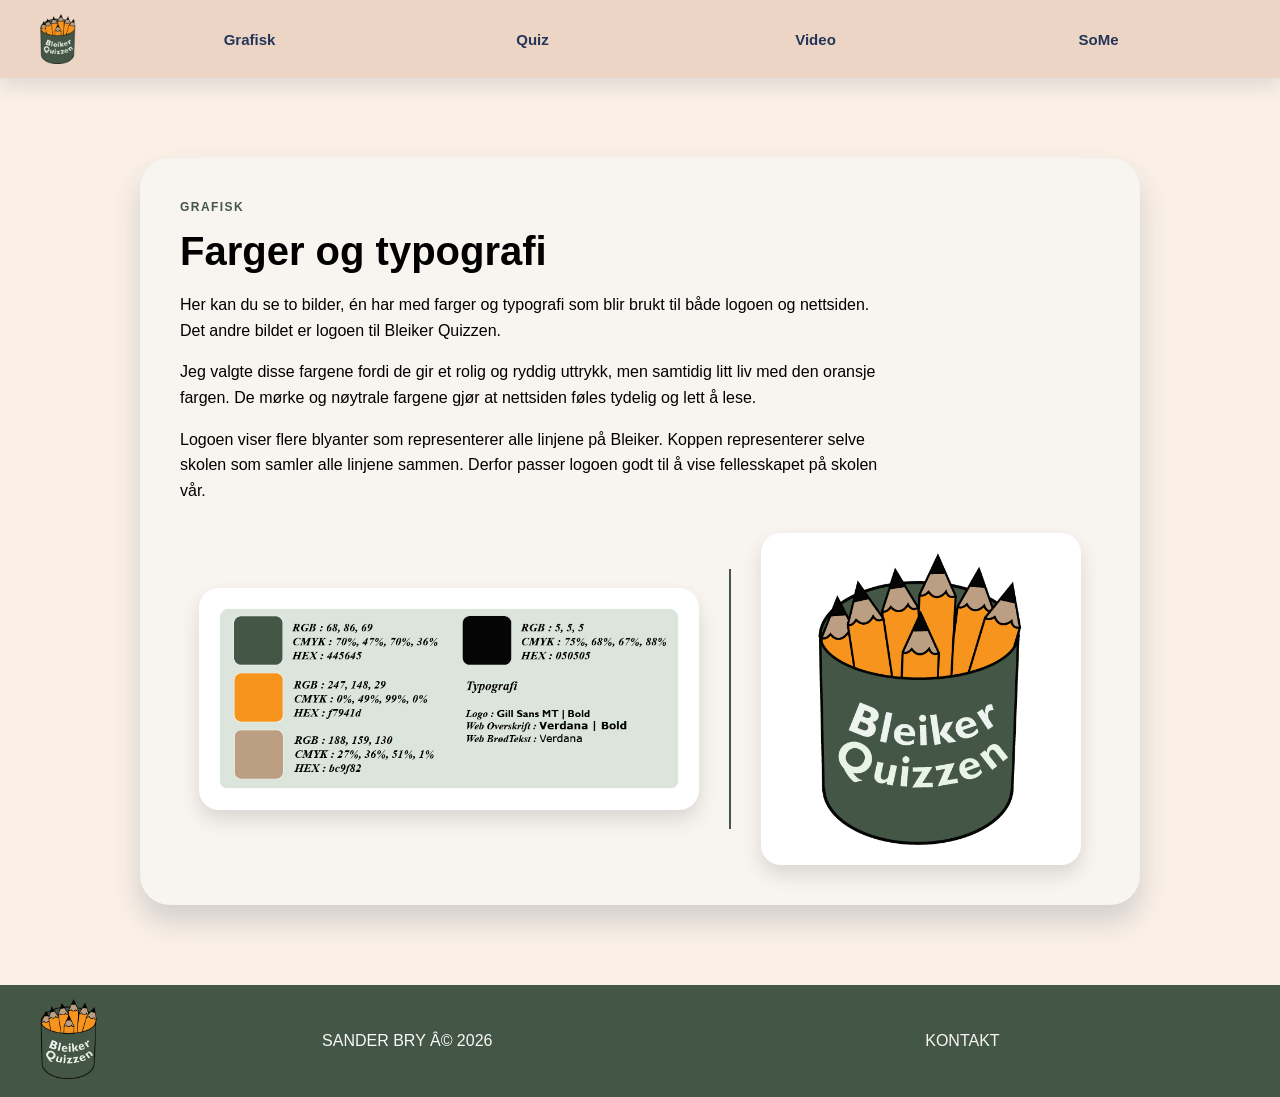
==== HTML/grafisk.html @ d4a4fc31 "endring på grafisk" ====
<!DOCTYPE html>
<html lang="nb">
<head>
    <meta charset="UTF-8">
    <meta name="viewport" content="width=device-width, initial-scale=1.0">
    <title>Grafisk</title>
    <link rel="stylesheet" href="../CSS/styles.css">
</head>
<body>
    <section class="Navbar">
        <ul>
        <li><a href="../index.html"><img src="../Img/BleikerQuizzenLogo.png" alt="Logo"></a></li>
        <li><a href="./grafisk.html">Grafisk</a></li>
        <li><a href="./quiz.html">Quiz</a></li>
        <li><a href="./video.html">Video</a></li>
        <li><a href="../index.html#video-3">SoMe</a></li>
        </ul>
    </section>

    <main class="grafiskSide">
        <section class="grafiskStorCard">
            <div class="grafiskSideTekst">
                <p class="litenP">GRAFISK</p>
                <h1>Farger og typografi</h1>
                <p>
                    Her kan du se to bilder, én har med farger og typografi som blir brukt til både logoen og nettsiden. 
                    Det andre bildet er logoen til Bleiker Quizzen.
                </p>
                <p>
                    Jeg valgte disse fargene fordi de gir et rolig og ryddig uttrykk, men samtidig litt liv med den oransje fargen. 
                    De mørke og nøytrale fargene gjør at nettsiden føles tydelig og lett å lese.
                </p>
                <p>
                    Logoen viser flere blyanter som representerer alle linjene på Bleiker. 
                    Koppen representerer selve skolen som samler alle linjene sammen. 
                    Derfor passer logoen godt til å vise fellesskapet på skolen vår.
                </p>
            </div>

            <div class="grafiskBilder">
                <div class="grafiskBoks grafiskFargerBoks">
                    <img class="grafiskFargerBilde" src="../Img/BleikerQuizzenFargerSkrift.png" alt="Farger og typografi brukt i Bleiker Quizzen">
                </div>

                <div class="grafiskLinje"></div>

                <div class="grafiskBoks grafiskLogoBoks">
                    <img class="grafiskLogoBilde" src="../Img/BleikerQuizzenLogo.png" alt="Logo til Bleiker Quizzen">
                </div>
            </div>
        </section>
    </main>

    <section class="footer">
        <ul>
            <li><a href="../index.html"><img src="../Img/BleikerQuizzenLogo.png" alt="Logo"></a></li>
            <li><p>SANDER BRY Â© 2026</p></li>
            <li><a href="./kontakt.html">KONTAKT</a></li>
        </ul>
    </section>
</body>
</html>
---- CSS/styles.css ----
html {
    scroll-behavior: smooth;
}
 
body {
    width: 100%;
    margin: 0;
    display: flex;
    flex-direction: column;
    background-color: #FAF0E6;
    font-family: Verdana, Geneva, Tahoma, sans-serif;
}
 
 
.Navbar {
    width: 100%;
    background-color: #ecd5c5;
    position: sticky;
    top: 0;
    z-index: 1000;
    box-shadow: 0 8px 18px rgba(36, 53, 88, 0.12);
}
 
.Navbar ul {
    display: flex;
    flex-direction: row;
    list-style: none;
    justify-content: space-between;
    align-items: center;
    width: min(1200px, calc(100% - 64px));
    margin: 0;
    padding: 14px 0;
    margin-inline: auto;
 
}
 
.Navbar li {
    display: flex;
    align-items: center;
    justify-content: center;
    flex: 1;
}
 
.Navbar li:first-child {
    justify-content: flex-start;
    flex: 0 0 auto;
    margin-right: 32px;
}
 
.Navbar li a {
    display: inline-flex;
    align-items: center;
    justify-content: center;
    font-family: Verdana, Geneva, Tahoma, sans-serif;
    font-size: 15px;
    font-weight: bold;
    color: #243558;
    text-decoration: none;
}
 
.Navbar img {
    height: 50px;
    width: auto;
}
 
 
.mainCards {
    display:flex;
    flex-direction: row;
}
 
.mainBanner h1 {
    font-family: Verdana, Geneva, Tahoma, sans-serif;
    font-weight: bold;
    font-size: 40px;
}
 
.mainBanner p {
    font-family: Verdana, Geneva, Tahoma, sans-serif;
    font-size: 15px;
}
 
.mainBanner h4 {
    font-size: 10px;
    font-family: Verdana, Geneva, Tahoma, sans-serif;
    margin-bottom: -20px;
    color: rgb(103, 104, 116);
}
.mainBanner {
    border: 1px solid transparent;
    padding: 30px;
    width: 500px;
    height: 300px;
    border-radius: 30px;
    background: linear-gradient(to bottom left, #f7941d, rgb(250, 250, 253));
    box-shadow: 2px 4px 10px rgba(0, 0, 0, 0.3);
    margin: 100px 0px 200px 150px;
}
 
.quizBox {
    margin-top: 28px;
}
 
.quizBox a {
    display: inline-flex;
    align-items: center;
    justify-content: center;
    min-width: 80px;
    min-height: 42px;
    padding: 0 26px;
    text-decoration: none;
    color: white;
    border: 1px solid transparent;
    background: linear-gradient(135deg, #243558, #314a77);
    border-radius: 16px;
    font-family: Verdana, Geneva, Tahoma, sans-serif;
    font-size: 15px;
    font-weight: bold;
    letter-spacing: 0.02em;
    box-shadow: 0 12px 24px rgba(36, 53, 88, 0.22);
    transition: transform 0.2s ease, box-shadow 0.2s ease, background 0.2s ease;
}
 
.quizBox a:hover {
    transform: translateY(-2px);
    box-shadow: 0 16px 28px rgba(36, 53, 88, 0.28);
    background: linear-gradient(135deg, #1f2f4e, #3a5689);
}
 
#Signup {
    margin: 38px auto;
}

.rememberLogInn {
    border: 1px solid transparent;
    padding: 30px;
    width: 250px;
    height: fit-content;
    border-radius: 30px;
    background: #445645;
    box-shadow: 2px 4px 10px rgba(0, 0, 0, 0.3);
    margin: 100px 0px 200px 150px;
    text-align: center;
}
 
.rememberLogInn h1 {
    color: white;
}
 
.loginForm input {
    background-color: transparent;
    border-radius: 14px;
    width: 240px;
    height: 30px;
    border: 1px solid white;
    padding-left: 10px;
}
 
.loginForm input::placeholder {
    color: rgb(231, 231, 238);
}
 
.loginForm input:first-child {
    margin-top: 10px;
    margin-bottom: 10px;
}
 
.loginForm input {
    margin-bottom: 7px;
}
 
.loginForm button {
    color: white;
    width: 200px;
    height: 35px;
    border-radius: 10px;
    margin: 10px;
    background-color: transparent;
    border: 1px solid white;
    box-shadow: 2px 4px 10px rgba(0, 0, 0, 0.3);
}

.forgot a {
    text-decoration: none;
    color: rgb(175, 172, 172);
    font-size: 13px;
    margin: 5px;
}
 
.sosialeLogin a {
    width: 250px;
    background-color: transparent;
    display: flex;
    flex-direction: row;
    gap: 10px;
    align-items: center;
    border: 1px solid rgb(243, 241, 241);
    padding: 0px;
    justify-content: center;
    margin-top: 20px;
    box-shadow: 2px 4px 10px rgba(0, 0, 0, 0.3);
    border-radius: 15px;
    text-decoration: none;

}
 
.sosialeLogin p {
    color: white;
}
 
.fa-brands {
    height: fit-content;
    color: rgb(231, 71, 71);
}

.grafiskLink {
    width: 900px;
    margin: 0 auto;
    display: block;
    text-decoration: none;
    color: black;
}

.grafiskCard {
    width: 900px;
    display: flex;
    align-items: center;
    justify-content: space-between;
    gap: 40px;
    margin: 0 auto 150px;
    padding: 36px;
    border-radius: 30px;
    background-color: #f8f4ef;
    box-shadow: 0 16px 28px rgba(36, 53, 88, 0.18);
    transition: transform 0.2s ease, box-shadow 0.2s ease;
}

.grafiskCard:hover {
    transform: translateY(-4px);
    box-shadow: 0 18px 30px rgba(36, 53, 88, 0.24);
}

.grafiskTekst {
    width: 420px;
}

.grafiskTekst h2 {
    font-size: 34px;
    margin-bottom: 16px;
}

.grafiskTekst p {
    line-height: 1.6;
    margin-bottom: 26px;
}

.grafiskBilde img {
    width: 420px;
    display: block;
    border-radius: 20px;
    box-shadow: 0 12px 24px rgba(0, 0, 0, 0.18);
}

.grafiskSide {
    width: 1000px;
    margin: 0 auto;
    padding: 80px 0;
}

.grafiskStorCard {
    padding: 40px;
    border-radius: 30px;
    background-color: #f8f4ef;
    box-shadow: 0 16px 28px rgba(36, 53, 88, 0.18);
}

.grafiskSideTekst {
    width: 700px;
    margin-bottom: 30px;
}

.grafiskSideTekst h1 {
    margin: 10px 0 18px;
    font-size: 40px;
}

.grafiskSideTekst p {
    line-height: 1.6;
}

.grafiskBilder {
    display: flex;
    align-items: center;
    justify-content: center;
    gap: 30px;
}

.grafiskBoks {
    width: 360px;
    padding: 20px;
    background-color: white;
    border-radius: 20px;
    box-shadow: 0 10px 20px rgba(0, 0, 0, 0.12);
    box-sizing: border-box;
}

.grafiskBoks img {
    display: block;
    border-radius: 12px;
    margin: 0 auto;
}

.grafiskFargerBoks {
    width: 500px;
}

.grafiskLogoBoks {
    width: 320px;
}

.grafiskFargerBilde {
    width: 100%;
}

.grafiskLogoBilde {
    width: 75%;
}


.grafiskLinje {
    width: 2px;
    height: 260px;
    background-color: #445645;
}
 
#videoCards {
    scroll-margin-top: 100px;
}
 
.VideoCards p {
    width: 50ch;
}
 
.VideoCards li {
    list-style: none;
    background-color: rgb(253, 251, 251);
    margin-bottom: 30px;
    border: 1px solid white;
    width: fit-content;
    height: auto;
    padding: 40px;
    border-radius: 30px;
    box-shadow: 0 16px 28px rgba(36, 53, 88, 0.28);
 
}
 
.Video1, .Video2, .Video3{
    display: flex;
}
 
.Video1 video {
    height: 200px;
    margin-left: 100px;
}
 
.Video2 video {
    height: 200px;
    margin-left: 100px;
}
 
.Video3 video {
    height: 200px;
    margin-left: 100px;
}
.footer {
    background-color: #445645;
}
 
.footer ul {
    display: flex;
    flex-direction: row;
    list-style: none;
    justify-content: space-between;
    align-items: center;
    width: min(1200px, calc(100% - 64px));
    margin: 0;
    padding: 14px 0;
    margin-inline: auto;
}
 
.footer li:first-child {
    justify-content: flex-start;
    flex: 0 0 auto;
    margin-right: 32px;
}
 
.footer li {
    display: flex;
    align-items: center;
    justify-content: center;
    flex: 1;
}
 
.footer img {
    height: 80px;
    width: auto;
}
 
.footer a {
    text-decoration: none;
    color: rgb(247, 244, 244);
}
 
.footer p {
    color: rgb(249, 249, 249);  
}
.quizPage {
    width: min(1200px, calc(100% - 48px));
    margin: 0 auto;
    padding: 48px 0 72px;
}
 
.quizHero {
    margin: 32px 0 28px;
}
 
.quizHeroText {
    max-width: 700px;
    padding: 36px 40px;
    border-radius: 32px;
    background: linear-gradient(135deg, rgba(241, 141, 59, 0.95), rgba(255, 248, 241, 0.98));
    box-shadow: 0 18px 34px rgba(36, 53, 88, 0.16);
}
 
.quizEyebrow,
.quizIntro,
.quizProgress,
.quizFeedback,
#buttons button,
.quizRestartBtn,
#next button {
    font-family: Verdana, Geneva, Tahoma, sans-serif;
}
 
.quizEyebrow {
    margin: 0 0 10px;
    font-size: 12px;
    font-weight: bold;
    letter-spacing: 0.12em;
    color: #445645;
}
 
.quizHeroText h1,
.quizQuestion {
    margin: 0;
    font-family: Verdana, Geneva, Tahoma, sans-serif;
    color: #243558;
}
 
.quizHeroText h1 {
    font-size: 42px;
    max-width: 12ch;
}
 
.quizIntro {
    max-width: 52ch;
    margin: 18px 0 0;
    color: #243558;
    line-height: 1.6;
}
 
.quizStage {
    display: flex;
    justify-content: center;
}
 
.quizCard {
    width: min(760px, 100%);
    padding: 36px;
    border-radius: 32px;
    background: #fffaf5;
    box-shadow: 0 20px 38px rgba(36, 53, 88, 0.14);
    border: 1px solid rgba(236, 213, 197, 0.8);
}
 
.quizTop {
    display: flex;
    justify-content: space-between;
    align-items: center;
    gap: 16px;
    margin-bottom: 24px;
}
 
.quizProgress {
    margin: 0;
    font-size: 14px;
    color: #6c5b4f;
    font-weight: bold;
}

.quizScore {
    margin: 0;
    font-family: Verdana, Geneva, Tahoma, sans-serif;
    font-size: 14px;
    color: #243558;
    font-weight: bold;
}
 
.quizRestartBtn,
#next button {
    min-height: 44px;
    border: 0;
    border-radius: 16px;
    padding: 0 22px;
    background: linear-gradient(135deg, #243558, #314a77);
    color: white;
    font-size: 15px;
    font-weight: bold;
    box-shadow: 0 12px 24px rgba(36, 53, 88, 0.18);
    cursor: pointer;
    transition: transform 0.2s ease, opacity 0.2s ease;
}
 
.quizRestartBtn:hover,
#next button:hover {
    transform: translateY(-2px);
}
 
.quizMedia {
    margin-bottom: 24px;
}
 
.quizMedia video,
#video video {
    width: 100%;
    max-height: 360px;
    border-radius: 22px;
    background-color: #ddd4cb;
    object-fit: cover;
}
 
.quizQuestion {
    font-size: 30px;
    line-height: 1.3;
    margin-bottom: 24px;
}
 
.quizAnswers,
#buttons {
    display: grid;
    grid-template-columns: repeat(2, minmax(0, 1fr));
    gap: 16px;
}
 
#buttons button {
    min-height: 74px;
    padding: 16px 18px;
    border: 1px solid #e4d2c3;
    border-radius: 22px;
    background: white;
    color: #243558;
    text-align: left;
    font-size: 15px;
    font-weight: bold;
    cursor: pointer;
    box-shadow: 0 10px 24px rgba(36, 53, 88, 0.08);
    transition: transform 0.2s ease, border-color 0.2s ease, box-shadow 0.2s ease;
}
 
#buttons button:hover:not(:disabled) {
    transform: translateY(-2px);
    border-color: #f18d3b;
    box-shadow: 0 14px 28px rgba(36, 53, 88, 0.12);
}
 
#buttons button:disabled {
    cursor: default;
}
 
#buttons button.correct {
    background-color: #e8f4e7;
    border-color: #6c9a6d;
    color: #2b5b2c;
}
 
#buttons button.wrong {
    background-color: #fde8e4;
    border-color: #d27b6e;
    color: #8b3d33;
}
 
.quizFeedback {
    min-height: 24px;
    margin: 22px 0 0;
    font-size: 14px;
    font-weight: bold;
    color: #243558;
}
 
.quizActions {
    display: flex;
    justify-content: flex-end;
    margin-top: 18px;
}
 
#totalScore {
    font-family: Verdana, Geneva, Tahoma, sans-serif;
    font-size: 20px;
    font-weight: bold;
    color: #243558;
    text-align: center;
    padding: 24px;
}

.leaderboard {
    width: min(420px, 100%);
    margin-top: 8px;
    padding: 24px;
    border-radius: 24px;
    background: white;
    border: 1px solid #e4d2c3;
    box-shadow: 0 10px 24px rgba(36, 53, 88, 0.08);
}

.leaderboard h3 {
    margin: 0 0 16px;
    font-family: Verdana, Geneva, Tahoma, sans-serif;
    color: #243558;
    text-align: center;
}

#leaderboardList {
    margin: 0;
    padding-left: 24px;
    font-family: Verdana, Geneva, Tahoma, sans-serif;
    color: #243558;
}

#leaderboardList li {
    display: flex;
    justify-content: space-between;
    align-items: center;
    gap: 16px;
    padding: 10px 0;
    border-bottom: 1px solid #f0e3d8;
}

#leaderboardList li:last-child {
    border-bottom: 0;
}
 

.kontaktBody {
    height: 100%;
    min-height: 100vh;
    background-image: url(../Img/KontaktBakgrunn.jpg);
    background-position: center;
    background-size: cover;
    background-repeat: no-repeat;
    position: relative;
}

.kontaktBody::before {
    content: "";
    position: absolute;
    inset: 0;
    background: linear-gradient(135deg, rgba(20, 31, 51, 0.64), rgba(68, 86, 69, 0.38));
}

.kontaktSide {
    position: relative;
    z-index: 1;
    width: min(100%, 1100px);
    margin: 0 auto;
    padding: 32px 24px;
}

.kontaktCard {
    display: grid;
    grid-template-columns: 1fr 1fr;
    gap: 32px;
    align-items: stretch;
    padding: 32px;
    border-radius: 32px;
    background: rgba(255, 250, 245, 0.94);
    box-shadow: 0 24px 48px rgba(18, 29, 47, 0.24);
    border: 1px solid rgba(255, 255, 255, 0.4);
}

.kontaktIntro {
    display: flex;
    flex-direction: column;
    justify-content: center;
    color: #243558;
}

.litenP {
    margin: 0 0 12px;
    font-size: 12px;
    font-weight: bold;
    letter-spacing: 0.12em;
    color: #445645;
}

.kontaktIntro h1 {
    margin: 0 0 16px;
    font-size: 40px;
    line-height: 1.1;
}

.kontaktIntro p {
    margin: 0;
    line-height: 1.7;
    max-width: 42ch;
}

.kontaktForm {
    display: flex;
    flex-direction: column;
    gap: 10px;
    padding: 28px;
    border-radius: 24px;
    background: #445645;
    box-shadow: 0 16px 30px rgba(18, 29, 47, 0.18);
}

.kontaktForm label {
    color: white;
    font-size: 14px;
    font-weight: bold;
}

.kontaktForm input,
.kontaktForm textarea {
    width: 100%;
    box-sizing: border-box;
    padding: 14px 16px;
    border-radius: 16px;
    border: 1px solid rgba(255, 255, 255, 0.3);
    background: rgba(255, 255, 255, 0.12);
    color: white;
    font-family: Verdana, Geneva, Tahoma, sans-serif;
    font-size: 14px;
    outline: none;
}

.kontaktForm input::placeholder,
.kontaktForm textarea::placeholder {
    color: rgba(255, 255, 255, 0.72);
}

.kontaktForm textarea {
    min-height: 150px;
    resize: vertical;
}

.kontaktForm input:focus,
.kontaktForm textarea:focus {
    border-color: #f7941d;
    box-shadow: 0 0 0 3px rgba(241, 141, 59, 0.2);
}

.kontaktForm button {
    width: fit-content;
    margin-top: 8px;
    padding: 12px 22px;
    border: 0;
    border-radius: 16px;
    background: linear-gradient(135deg, #f7941d, #d9772c);
    color: white;
    font-family: Verdana, Geneva, Tahoma, sans-serif;
    font-size: 15px;
    font-weight: bold;
    cursor: pointer;
    box-shadow: 0 12px 24px rgba(0, 0, 0, 0.18);
    transition: 0.1s;
}

.kontaktForm button:hover {
    transform: translateY(-2px);
}

.mainCard {
    width: 100%;
}

.textHero {
    margin: 100px auto;
    max-width: 700px;
    padding: 36px 40px;
    border-radius: 32px;
    background: linear-gradient(135deg, rgba(241, 141, 59, 0.95), rgba(255, 248, 241, 0.98));
    box-shadow: 0 18px 34px rgba(36, 53, 88, 0.16);
}

.fullVideo {
    width: 700px;
    margin: 50px 0px 50px 300px;
}

.fullVersjon video {
    width: 500px;
    margin: 30px;
    margin-top: 10px;
}

.fullVersjon {
    display: flex;
    flex-direction: column;
    align-items: center;
    list-style: none;
    background-color: rgb(253, 251, 251);
    margin-bottom: 30px;
    border: 1px solid white;
    width: fit-content;
    height: auto;
    padding: 40px;
    border-radius: 30px;
    box-shadow: 0 16px 28px rgba(36, 53, 88, 0.28);
    margin: 0 auto;

}
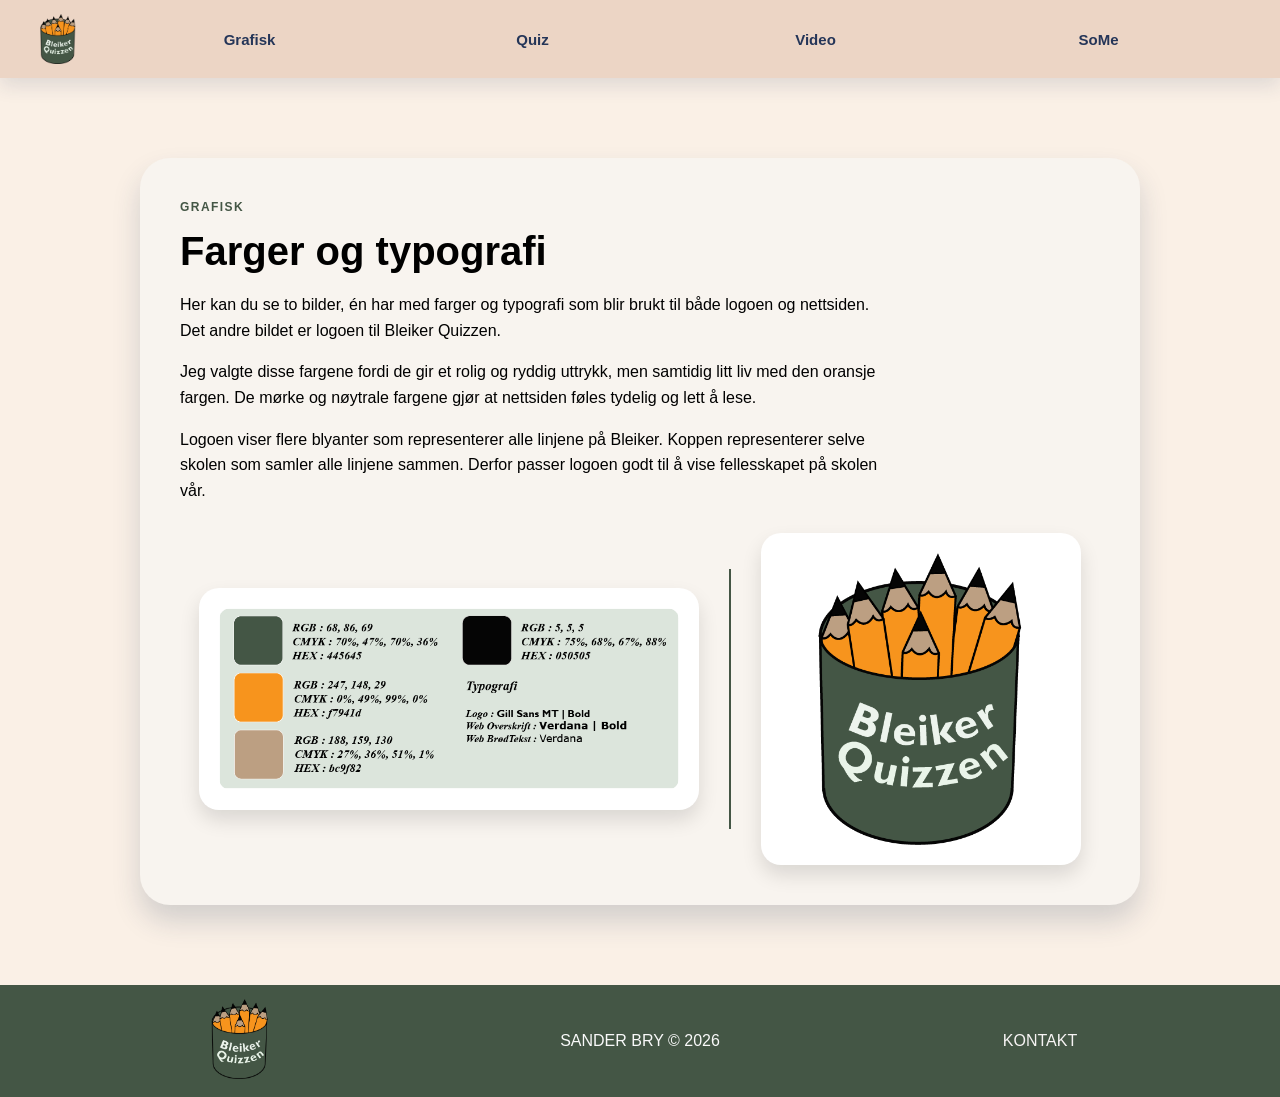
==== commit 9329eb2d: "evenly between footer + quiz spørsmål" ====
--- a/HTML/grafisk.html
+++ b/HTML/grafisk.html
@@ -13,7 +13,7 @@
         <li><a href="./grafisk.html">Grafisk</a></li>
         <li><a href="./quiz.html">Quiz</a></li>
         <li><a href="./video.html">Video</a></li>
-        <li><a href="../index.html#video-3">SoMe</a></li>
+        <li><a href="./SoMe.html">SoMe</a></li>
         </ul>
     </section>
 
@@ -54,7 +54,7 @@
     <section class="footer">
         <ul>
             <li><a href="../index.html"><img src="../Img/BleikerQuizzenLogo.png" alt="Logo"></a></li>
-            <li><p>SANDER BRY Â© 2026</p></li>
+            <li><p>SANDER BRY © 2026</p></li>
             <li><a href="./kontakt.html">KONTAKT</a></li>
         </ul>
     </section>
--- a/CSS/styles.css
+++ b/CSS/styles.css
@@ -94,7 +94,7 @@
     border-radius: 30px;
     background: linear-gradient(to bottom left, #f7941d, rgb(250, 250, 253));
     box-shadow: 2px 4px 10px rgba(0, 0, 0, 0.3);
-    margin: 100px 0px 200px 150px;
+    margin: 70px 0px 100px 150px;
 }
  
 .quizBox {
@@ -139,7 +139,7 @@
     border-radius: 30px;
     background: #445645;
     box-shadow: 2px 4px 10px rgba(0, 0, 0, 0.3);
-    margin: 100px 0px 200px 150px;
+    margin: 70px 0px 100px 150px;
     text-align: center;
 }
  
@@ -336,6 +336,10 @@
 #videoCards {
     scroll-margin-top: 100px;
 }
+
+.VideoCards h1 {
+    margin-left: 50px;
+}
  
 .VideoCards p {
     width: 50ch;
@@ -374,24 +378,18 @@
 }
 .footer {
     background-color: #445645;
+    margin-top: auto;
 }
  
 .footer ul {
     display: flex;
     flex-direction: row;
     list-style: none;
-    justify-content: space-between;
+    justify-content: space-evenly;
     align-items: center;
     width: min(1200px, calc(100% - 64px));
-    margin: 0;
+    margin: 0 auto;
     padding: 14px 0;
-    margin-inline: auto;
-}
- 
-.footer li:first-child {
-    justify-content: flex-start;
-    flex: 0 0 auto;
-    margin-right: 32px;
 }
  
 .footer li {
@@ -399,6 +397,7 @@
     align-items: center;
     justify-content: center;
     flex: 1;
+    text-align: center;
 }
  
 .footer img {
@@ -782,6 +781,7 @@
 
 .mainCard {
     width: 100%;
+    padding-bottom: 80px;
 }
 
 .textHero {
@@ -794,29 +794,95 @@
 }
 
 .fullVideo {
+    width: 1000px;
+    margin: 0 auto;
+    display: flex;
+    flex-direction: row;
+    gap: 32px;
+}
+
+.fullVersjon video {
+    width: 100%;
+    border-radius: 30px;
+    display: block;
+}
+
+.fullVersjon {
+    display: flex;
+    flex-direction: column;
+    align-items: flex-start;
+    justify-content: flex-start;
+    flex: 2;
+    background-color: rgb(253, 251, 251);
+    padding: 28px;
+    border-radius: 30px;
+    box-shadow: 0 16px 28px rgba(36, 53, 88, 0.28);
+}
+
+.SoMeInnhold video {
+    width: 100%;
+    max-width: 230px;
+    border-radius: 30px;
+    display: block;
+}
+
+.SoMeInnhold {
+    display: flex;
+    flex-direction: column;
+    align-items: center;
+    justify-content: flex-start;
+    flex: 1;
+    background-color: rgb(253, 251, 251);
+    padding: 28px;
+    border-radius: 30px;
+    box-shadow: 0 16px 28px rgba(36, 53, 88, 0.18);
+}
+
+.fullVersjon h1 {
+    margin: 0 0 18px;
+    color: #243558;
+}
+
+.quizHero {
+    margin: 32px 0 28px;
+}
+ 
+.SoMeSide {
+    width: 1000px;
+    margin: 0 auto;
+    padding: 80px 0;
+}
+
+.SoMeStorCard {
+    display: flex;
+    flex-direction: row;
+    padding: 40px;
+    border-radius: 30px;
+    background-color: #f8f4ef;
+    box-shadow: 0 16px 28px rgba(36, 53, 88, 0.18);
+}
+
+.SoMeSideTekst {
     width: 700px;
-    margin: 50px 0px 50px 300px;
-}
-
-.fullVersjon video {
-    width: 500px;
-    margin: 30px;
-    margin-top: 10px;
-}
-
-.fullVersjon {
-    display: flex;
-    flex-direction: column;
-    align-items: center;
-    list-style: none;
-    background-color: rgb(253, 251, 251);
     margin-bottom: 30px;
-    border: 1px solid white;
-    width: fit-content;
-    height: auto;
-    padding: 40px;
-    border-radius: 30px;
-    box-shadow: 0 16px 28px rgba(36, 53, 88, 0.28);
-    margin: 0 auto;
-
-}
+}
+
+.SoMeSideTekst h1 {
+    margin: 10px 0 18px;
+    font-size: 40px;
+}
+
+.SoMeSideTekst p {
+    line-height: 1.6;
+}
+
+.SoMeTiktok video {
+    width: 100%;
+    max-width: 230px;
+    border-radius: 30px;
+    display: block;
+}
+
+.SoMeTiktok {
+    margin-left: 20px;
+}
